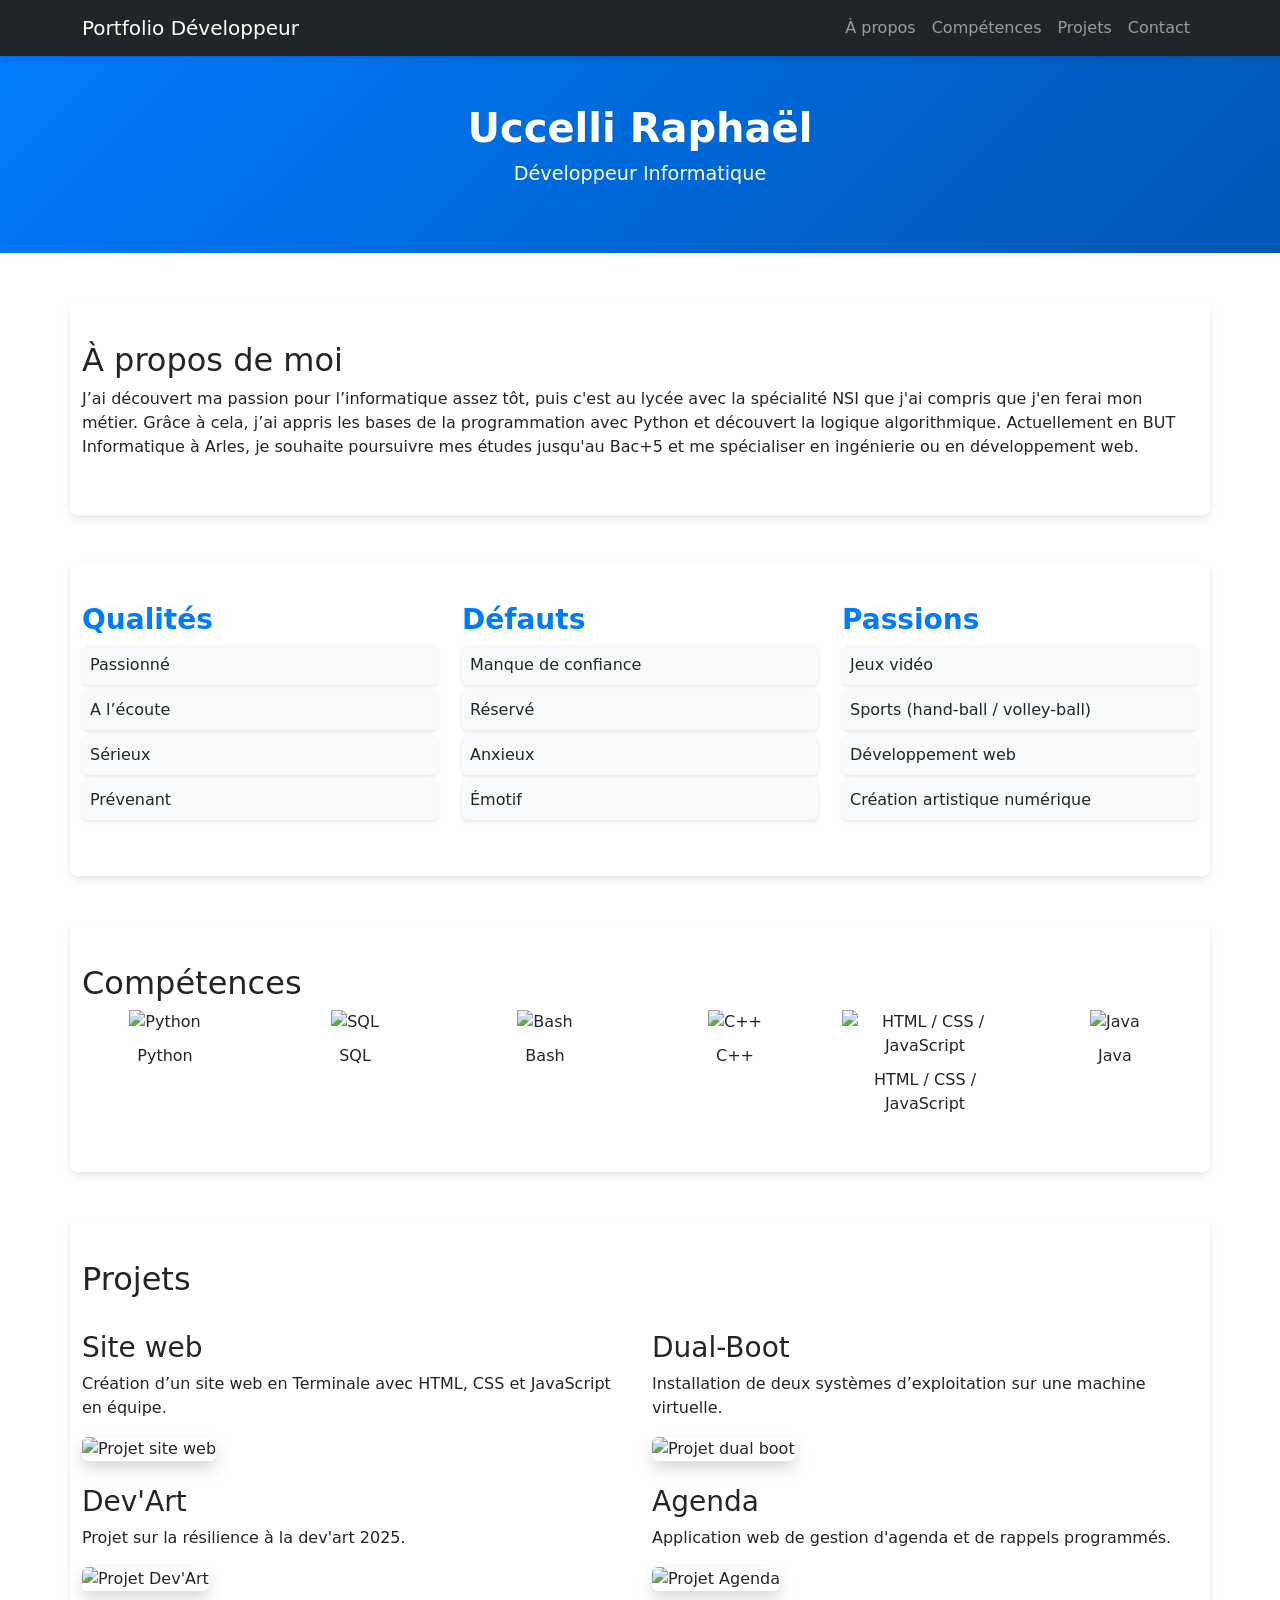
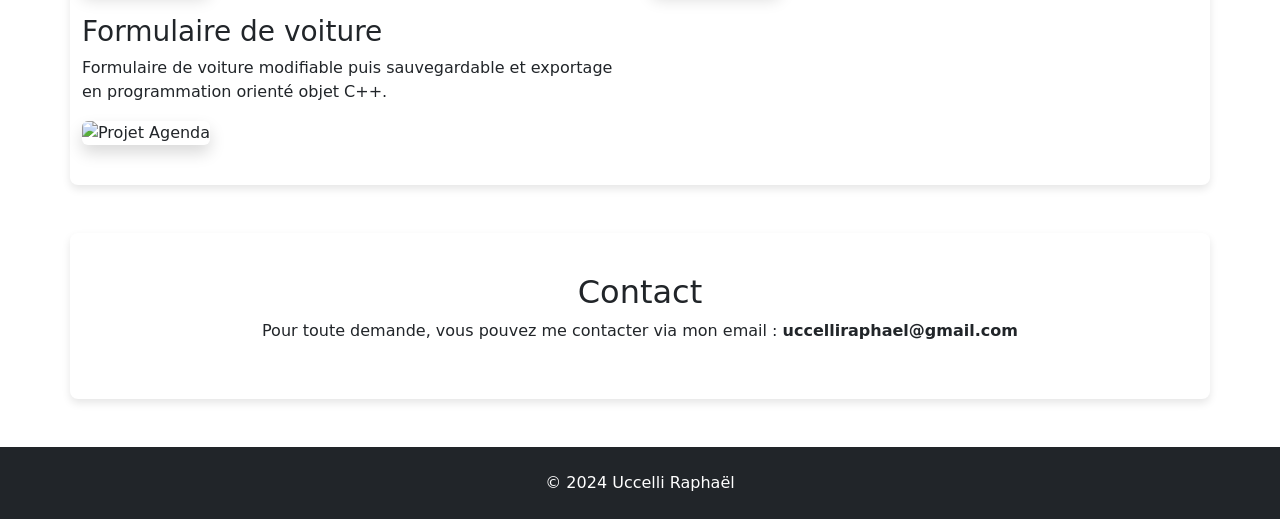
==== index.html @ 2e328fa1 "Add files via upload" ====
<!DOCTYPE html>
<html lang="fr">
<head>
    <meta charset="UTF-8">
    <meta name="viewport" content="width=device-width, initial-scale=1.0">
    <title>Portfolio Développeur - Uccelli Raphaël</title>
    <link rel="stylesheet" href="style.css">
    <link rel="stylesheet" href="https://cdn.jsdelivr.net/npm/bootstrap@5.3.0/dist/css/bootstrap.min.css">
    <script src="https://cdn.jsdelivr.net/npm/@popperjs/core@2.11.8/dist/umd/popper.min.js"></script>
    <script src="https://cdn.jsdelivr.net/npm/bootstrap@5.3.0/dist/js/bootstrap.min.js"></script>
</head>
<body>
    <nav class="navbar navbar-expand-lg navbar-dark bg-dark">
        <div class="container">
            <a class="navbar-brand" href="#">Portfolio Développeur</a>
            <button class="navbar-toggler" type="button" data-bs-toggle="collapse" data-bs-target="#navbarNav">
                <span class="navbar-toggler-icon"></span>
            </button>
            <div class="collapse navbar-collapse" id="navbarNav">
                <ul class="navbar-nav ms-auto">
                    <li class="nav-item"><a class="nav-link" href="#about">À propos</a></li>
                    <li class="nav-item"><a class="nav-link" href="#skills">Compétences</a></li>
                    <li class="nav-item"><a class="nav-link" href="#projects">Projets</a></li>
                    <li class="nav-item"><a class="nav-link" href="#contact">Contact</a></li>
                </ul>
            </div>
        </div>
    </nav>

    <header class="text-center py-5 bg-primary text-white">
        <h1>Uccelli Raphaël</h1>
        <p>Développeur Informatique</p>
    </header>

    <section id="about" class="container my-5">
        <h2>À propos de moi</h2>
        <p>J’ai découvert ma passion pour l’informatique assez tôt, 
            puis c'est au lycée avec
            la spécialité NSI que j'ai compris que j'en ferai mon métier.
            Grâce à cela, j’ai appris les 
            bases de la programmation avec Python et découvert la logique
             algorithmique. Actuellement en BUT Informatique à Arles, je 
             souhaite poursuivre mes études jusqu'au Bac+5 et me 
             spécialiser en ingénierie ou en développement web.</p>
    </section>

    
    <section id="qualities" class="container my-5">
        <div class="row">
            <div class="col-md-4">
                <h3>Qualités</h3>
                <ul>
                    <li>Passionné</li>
                    <li>A l’écoute</li>
                    <li>Sérieux</li>
                    <li>Prévenant</li>
                </ul>
            </div>
            <div class="col-md-4">
                <h3>Défauts</h3>
                <ul>
                    <li>Manque de confiance</li>
                    <li>Réservé</li>
                    <li>Anxieux</li>
                    <li>Émotif</li>
                </ul>
            </div>
            <div class="col-md-4">
                <h3>Passions</h3>
                <ul>
                    <li>Jeux vidéo</li>
                    <li>Sports (hand-ball / volley-ball)</li>
                    <li>Développement web</li>
                    <li>Création artistique numérique</li>
                </ul>
            </div>
        </div>
    </section>
    

    <section id="skills" class="container my-5">
        <h2>Compétences</h2>
        <div class="row text-center">
            <div class="col-md-2 col-6">
                <img src="python.png" alt="Python" class="skill-logo">
                <p>Python</p>
            </div>
            <div class="col-md-2 col-6">
                <img src="sql.png" alt="SQL" class="skill-logo">
                <p>SQL</p>
            </div>
            <div class="col-md-2 col-6">
                <img src="bash.png" alt="Bash" class="skill-logo">
                <p>Bash</p>
            </div>
            <div class="col-md-2 col-6">
                <img src="c++.png" alt="C++" class="skill-logo">
                <p>C++</p>
            </div>
            <div class="col-md-2 col-6">
                <img src="devweb.jpeg" alt="HTML / CSS / JavaScript" class="skill-logo">
                <p>HTML / CSS / JavaScript</p>
            </div>
            <div class="col-md-2 col-6">
                <img src="java.png" alt="Java" class="skill-logo">
                <p>Java</p>
            </div>
        </div>
    </section>
    

    <section id="projects" class="container my-5">
        <h2>Projets</h2><br>
        <div class="row">
            <div class="col-md-6">
                <h3>Site web</h3>
                <p>Création d’un site web en Terminale avec HTML, CSS et JavaScript en équipe.</p>
                <img src="site.png" alt="Projet site web" class="img-fluid rounded shadow">
            </div>
            <div class="col-md-6">
                <h3>Dual-Boot</h3>
                <p>Installation de deux systèmes d’exploitation sur une machine virtuelle.</p>
                <img src="dualboot.png" alt="Projet dual boot" class="img-fluid rounded shadow">
            </div>
            <div class="col-md-6 mt-4">
                <h3>Dev'Art</h3>
                <p>Projet sur la résilience à la dev'art 2025.</p>
                <img src="devart.png" alt="Projet Dev'Art" class="img-fluid rounded shadow">
            </div>
            <div class="col-md-6 mt-4">
                <h3>Agenda</h3>
                <p>Application web de gestion d'agenda et de rappels programmés.</p>
                <img src="agenda.png" alt="Projet Agenda" class="img-fluid rounded shadow">
            </div>
            <div class="col-md-6 mt-4">
                <h3>Formulaire de voiture</h3>
                <p>Formulaire de voiture modifiable puis sauvegardable et exportage en programmation orienté objet C++.</p>
                <img src="agenda.png" alt="Projet Agenda" class="img-fluid rounded shadow">
            </div>
        </div>
    </section>

    <section id="contact" class="container my-5 text-center">
        <h2>Contact</h2>
        <p>Pour toute demande, vous pouvez me contacter via mon email : <strong>uccelliraphael@gmail.com</strong></p>
    </section>

    <footer class="text-center py-4 bg-dark text-white">
        <p>&copy; 2024 Uccelli Raphaël</p>
    </footer>

    <div class="modal fade" id="projectModal" tabindex="-1" aria-hidden="true">
        <div class="modal-dialog modal-dialog-centered modal-lg modal-lg-custom">
            <div class="modal-content">
                <div class="modal-header">
                    <h5 class="modal-title" id="modalTitle">Titre du projet</h5>
                    <button type="button" class="btn-close" data-bs-dismiss="modal" aria-label="Fermer"></button>
                </div>
                <div class="modal-body text-center">
                    <img id="modalImage" src="Mordekaiser.jpg" alt="" class="modal-img mb-3">
                    <p id="modalDescription">Description longue ici...</p>
                    <div id="modalExtraImages" class="d-flex flex-wrap justify-content-center gap-2"></div>
                </div>
            </div>
        </div>
    </div>

        <script>
        const projects = [
            {
                title: "Site web",
                image: "site.png",
                description: "Description longue du projet de site web réalisé en Terminale avec HTML, CSS, JS. Collaboration en équipe, responsive design, etc.",
                extraImages: []
            },
            {
                title: "Dual-Boot",
                image: "dualboot.png",
                description: "Installation et configuration d’un dual-boot sur une machine virtuelle. Objectif : comprendre les partitions, le bootloader, etc.",
                extraImages: []
            },
            {
                title: "Dev'Art",
                image: "devart.png",
                description: "Projet artistique et numérique autour de la résilience, présenté à Dev'Art 2025. Utilisation de traitements d'image, symbolique artistique...",
                extraImages: ["devart2.png", "devart3.png"]
            },
            {
                title: "Agenda",
                image: "agenda.png",
                description: "Application web permettant de gérer son agenda, programmer des rappels, notifications automatiques, etc.",
                extraImages: []
            },
            {
                title: "Formulaire de voiture",
                image: "agenda.png",
                description: "Développement d’un formulaire dynamique en C++ orienté objet, avec possibilité de sauvegarde/exportation.",
                extraImages: []
            }
        ];

        const modal = new bootstrap.Modal(document.getElementById('projectModal'));
        const modalTitle = document.getElementById('modalTitle');
        const modalImage = document.getElementById('modalImage');
        const modalDescription = document.getElementById('modalDescription');
        const modalExtraImages = document.getElementById('modalExtraImages');

        document.querySelectorAll('#projects img').forEach((img, index) => {
            img.style.cursor = 'pointer';
            img.addEventListener('click', () => {
                const project = projects[index];
                modalTitle.textContent = project.title;
                modalImage.src = project.image;
                modalImage.alt = project.title;
                modalDescription.textContent = project.description;

                modalExtraImages.innerHTML = "";
                if (project.extraImages.length > 0) {
                    project.extraImages.forEach(src => {
                        const extraImg = document.createElement('img');
                        extraImg.src = src;
                        extraImg.alt = project.title + " extra";
                        extraImg.className = "img-thumbnail";
                        extraImg.style.maxWidth = "150px";
                        modalExtraImages.appendChild(extraImg);
                    });
                }

                modal.show();
            });
        });

        // Flou personnalisé pour le backdrop
        const observer = new MutationObserver(() => {
            document.querySelectorAll('.modal-backdrop').forEach(el => {
                el.classList.add('blur-backdrop');
            });
        });
        observer.observe(document.body, { childList: true, subtree: true });
    </script>


</body>

</html>
---- style.css ----
/* Importation de Google Font */
@import url('https://fonts.googleapis.com/css2?family=Poppins:wght@300;400;600&display=swap');

body {
    font-family: 'Poppins', sans-serif;
    background-color: #f4f4f4;
    color: #333;
    margin: 0;
    padding: 0;
}

/* Navbar */
.navbar {
    box-shadow: 0 4px 6px rgba(0, 0, 0, 0.1);
}

/* Header */
header {
    background: linear-gradient(135deg, #007bff, #0056b3);
    padding: 60px 0;
}

header h1 {
    font-size: 2.5rem;
    font-weight: 600;
}

header p {
    font-size: 1.2rem;
}

/* Sections */
section {
    background: white;
    padding: 40px;
    border-radius: 8px;
    box-shadow: 0 4px 8px rgba(0, 0, 0, 0.1);
}

/* Projets */
#projects img {
    max-height: 200px;
    object-fit: cover;
    border-radius: 8px;
    transition: transform 0.3s ease-in-out;
}

#projects img:hover {
    transform: scale(1.05);
}

/* Footer */
footer {
    background: #222;
    padding: 20px;
    margin-top: 40px;
}

footer p {
    margin: 0;
}

/* Logos des compétences */
.skill-logo {
    width: 80px;
    height: 80px;
    object-fit: contain;
    margin-bottom: 10px;
}

/* Sections atouts */
#qualities h3 {
    color: #007bff;
    font-weight: 600;
}

#qualities ul {
    list-style: none;
    padding: 0;
}

#qualities ul li {
    background: #f8f9fa;
    padding: 8px;
    margin: 5px 0;
    border-radius: 5px;
    box-shadow: 0 2px 4px rgba(0, 0, 0, 0.1);
}


.modal-backdrop.blur-backdrop {
        backdrop-filter: blur(5px);
}
    .modal-lg-custom {
        max-width: 80%;
}
    .modal-img {
        max-width: 100%;
        height: auto;
        display: block;
        margin: 0 auto;
}
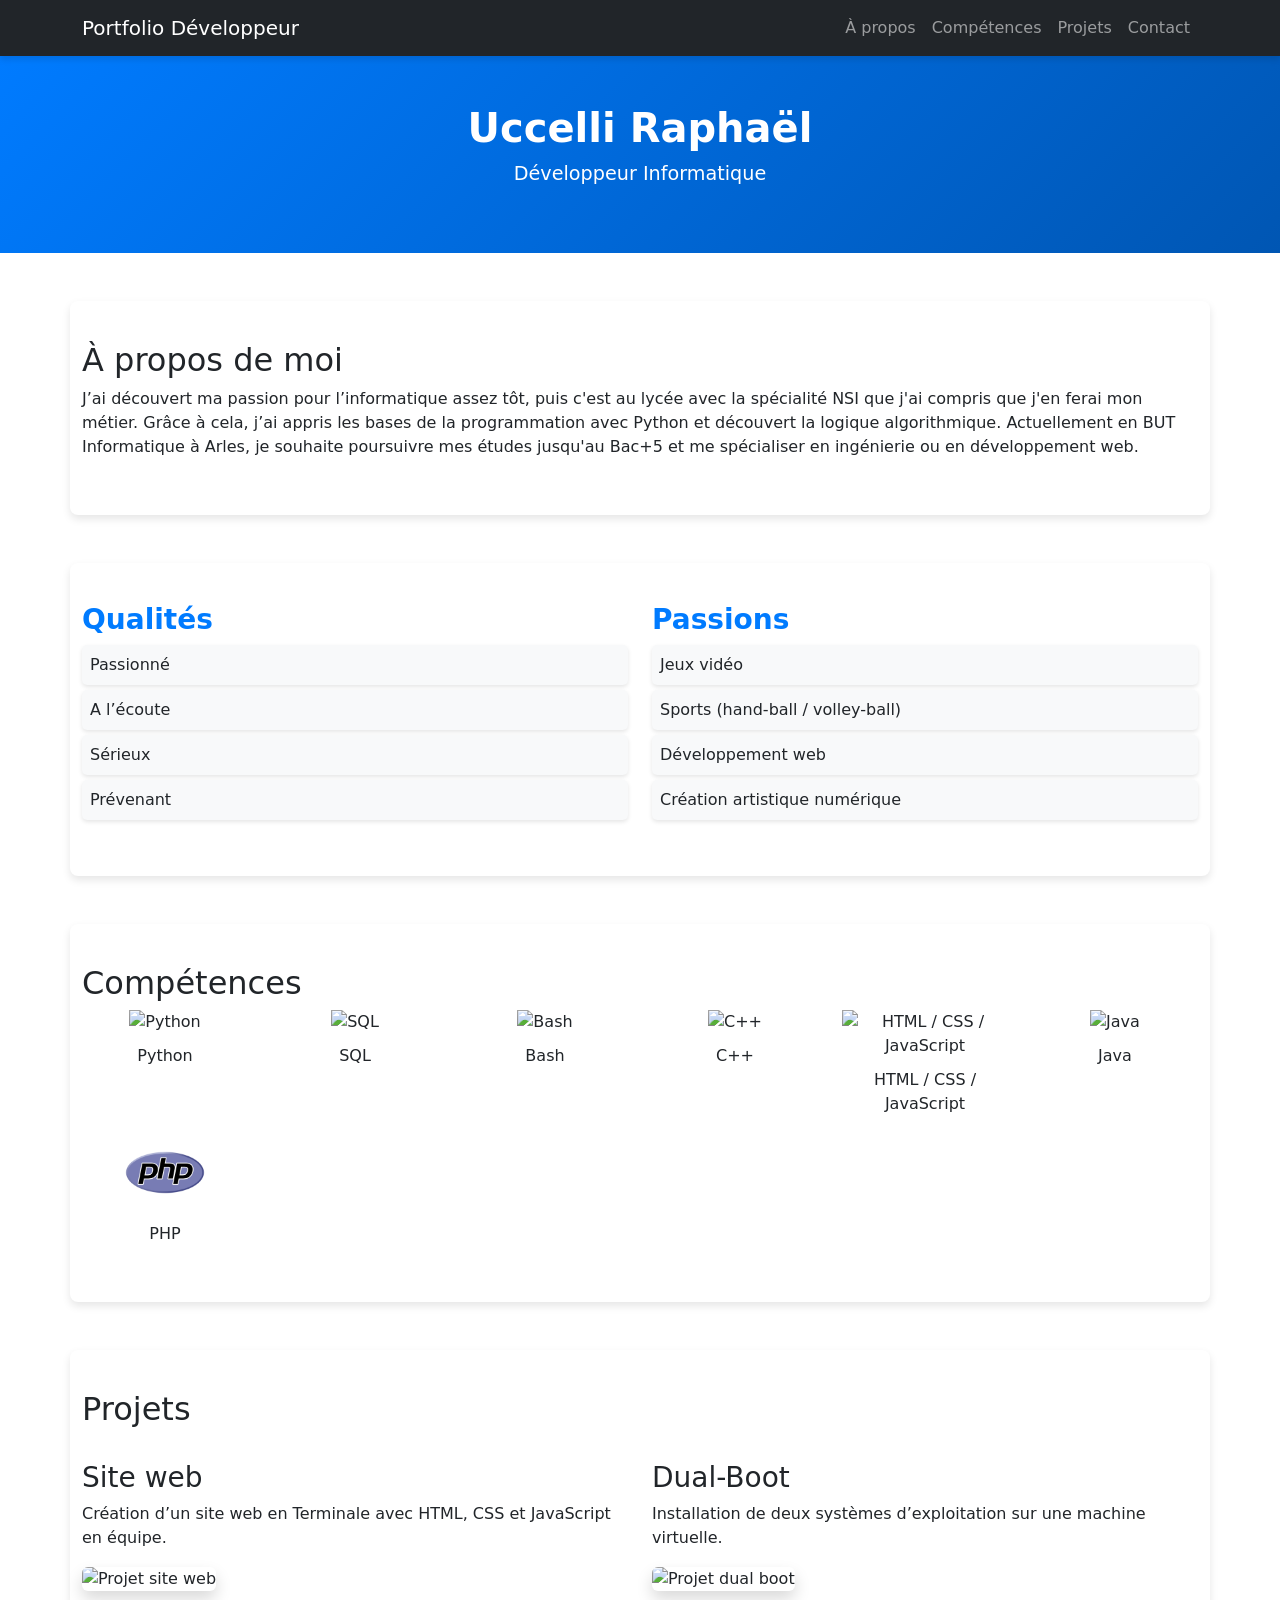
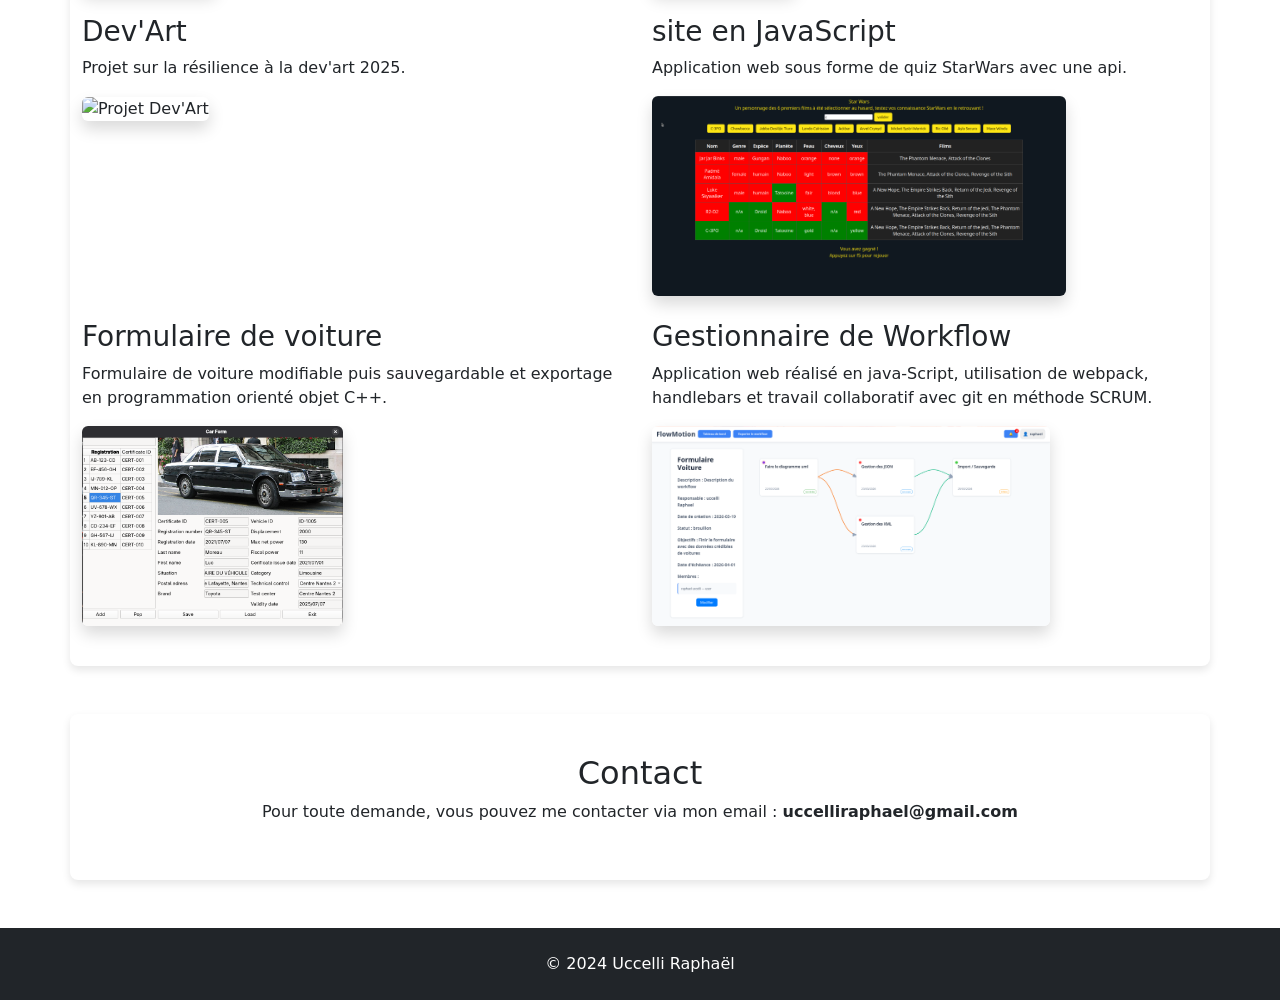
==== commit d2d38fd7: "Add files via upload" ====
--- a/index.html
+++ b/index.html
@@ -47,7 +47,7 @@
     
     <section id="qualities" class="container my-5">
         <div class="row">
-            <div class="col-md-4">
+            <div class="col-md-6">
                 <h3>Qualités</h3>
                 <ul>
                     <li>Passionné</li>
@@ -56,16 +56,7 @@
                     <li>Prévenant</li>
                 </ul>
             </div>
-            <div class="col-md-4">
-                <h3>Défauts</h3>
-                <ul>
-                    <li>Manque de confiance</li>
-                    <li>Réservé</li>
-                    <li>Anxieux</li>
-                    <li>Émotif</li>
-                </ul>
-            </div>
-            <div class="col-md-4">
+            <div class="col-md-6">
                 <h3>Passions</h3>
                 <ul>
                     <li>Jeux vidéo</li>
@@ -76,6 +67,7 @@
             </div>
         </div>
     </section>
+
     
 
     <section id="skills" class="container my-5">
@@ -105,6 +97,10 @@
                 <img src="java.png" alt="Java" class="skill-logo">
                 <p>Java</p>
             </div>
+            <div class="col-md-2 col-6">
+                <img src="php.png" alt="PHP" class="skill-logo">
+                <p>PHP</p>
+            </div>
         </div>
     </section>
     
@@ -128,14 +124,19 @@
                 <img src="devart.png" alt="Projet Dev'Art" class="img-fluid rounded shadow">
             </div>
             <div class="col-md-6 mt-4">
-                <h3>Agenda</h3>
-                <p>Application web de gestion d'agenda et de rappels programmés.</p>
-                <img src="agenda.png" alt="Projet Agenda" class="img-fluid rounded shadow">
+                <h3>site en JavaScript</h3>
+                <p>Application web sous forme de quiz StarWars avec une api.</p>
+                <img src="starwars.png" alt="Projet starwars" class="img-fluid rounded shadow">
             </div>
             <div class="col-md-6 mt-4">
                 <h3>Formulaire de voiture</h3>
                 <p>Formulaire de voiture modifiable puis sauvegardable et exportage en programmation orienté objet C++.</p>
-                <img src="agenda.png" alt="Projet Agenda" class="img-fluid rounded shadow">
+                <img src="carForm.png" alt="Projet formulaire voiture" class="img-fluid rounded shadow">
+            </div>
+            <div class="col-md-6 mt-4">
+                <h3>Gestionnaire de Workflow</h3>
+                <p>Application web réalisé en java-Script, utilisation de webpack, handlebars et travail collaboratif avec git en méthode SCRUM.</p>
+                <img src="flowMotion2.png" alt="FlowMotion" class="img-fluid rounded shadow">
             </div>
         </div>
     </section>
@@ -157,85 +158,135 @@
                     <button type="button" class="btn-close" data-bs-dismiss="modal" aria-label="Fermer"></button>
                 </div>
                 <div class="modal-body text-center">
-                    <img id="modalImage" src="Mordekaiser.jpg" alt="" class="modal-img mb-3">
+                    <!-- Carrousel -->
+                    <div id="projectCarousel" class="carousel slide" data-bs-ride="carousel">
+                        <div class="carousel-inner">
+                            <!-- Image principale -->
+                            <div class="carousel-item active">
+                                <img id="modalImage" src="Mordekaiser.jpg" alt="Image principale" class="modal-img mb-3">
+                            </div>
+                            <!-- Images supplémentaires -->
+                            <div class="carousel-item">
+                                <img src="devart2.png" alt="Image supplémentaire 1" class="modal-img mb-3">
+                            </div>
+                            <div class="carousel-item">
+                                <img src="devart3.png" alt="Image supplémentaire 2" class="modal-img mb-3">
+                            </div>
+                        </div>
+                        <!-- Contrôles du carrousel -->
+                        <button class="carousel-control-prev" type="button" data-bs-target="#projectCarousel" data-bs-slide="prev">
+                            <span class="carousel-control-prev-icon" aria-hidden="true"></span>
+                            <span class="visually-hidden">Précédent</span>
+                        </button>
+                        <button class="carousel-control-next" type="button" data-bs-target="#projectCarousel" data-bs-slide="next">
+                            <span class="carousel-control-next-icon" aria-hidden="true"></span>
+                            <span class="visually-hidden">Suivant</span>
+                        </button>
+                    </div>
+
+                    <!-- Description du projet -->
                     <p id="modalDescription">Description longue ici...</p>
-                    <div id="modalExtraImages" class="d-flex flex-wrap justify-content-center gap-2"></div>
                 </div>
             </div>
         </div>
     </div>
+
 
         <script>
         const projects = [
-            {
-                title: "Site web",
-                image: "site.png",
-                description: "Description longue du projet de site web réalisé en Terminale avec HTML, CSS, JS. Collaboration en équipe, responsive design, etc.",
-                extraImages: []
-            },
-            {
-                title: "Dual-Boot",
-                image: "dualboot.png",
-                description: "Installation et configuration d’un dual-boot sur une machine virtuelle. Objectif : comprendre les partitions, le bootloader, etc.",
-                extraImages: []
-            },
-            {
-                title: "Dev'Art",
-                image: "devart.png",
-                description: "Projet artistique et numérique autour de la résilience, présenté à Dev'Art 2025. Utilisation de traitements d'image, symbolique artistique...",
-                extraImages: ["devart2.png", "devart3.png"]
-            },
-            {
-                title: "Agenda",
-                image: "agenda.png",
-                description: "Application web permettant de gérer son agenda, programmer des rappels, notifications automatiques, etc.",
-                extraImages: []
-            },
-            {
-                title: "Formulaire de voiture",
-                image: "agenda.png",
-                description: "Développement d’un formulaire dynamique en C++ orienté objet, avec possibilité de sauvegarde/exportation.",
-                extraImages: []
+        {
+            title: "Site web",
+            image: "site.png",
+            description: "Projet de site web réalisé en équipe en Terminale avec HTML, CSS, JS et du Responsive design. Ce projet est le premier m'ayant introduit aux défis de créations d'un site web et c'est grâce à ce projet que je me suis orienté dans le domaine de l'informatique, codé efficacement, en groupe, avec du code clair et maintenable pour un rendu graphique intuitif et compréhensible pour les utilisateurs. Donc bien que premier vrai projet il m'a introduit aux futurs défis qu'un développeur peut rencontrer tout en m'apprenant les bases de la programmation web, du travail coopératif et du code collaboratif mais aussi à réfléchir à l'expérience utilisateurs.",
+            extraImages: [],
+            hasCarousel: false
+        },
+        {
+            title: "Dual-Boot",
+            image: "dualboot.png",
+            description: "Installation et configuration d'un dual-boot sur une machine virtuelle. Objectif : comprendre les partitions, le bootloader, etc. Ce projet m'a introduit à Linux mais aussi plus généralement à la gestion des OS. Étant le premier projet réalisé dans mes études supérieures, il montre que puisque j'ai par la suite reproduit le dual boot pour mes ordinateurs personnels, je sais m'adapter au contexte et environnement de travail, que je sais aller plus loin et prouve mon envie d'apprendre dans ce domaine.",
+            extraImages: [],
+            hasCarousel: false
+        },
+        {
+            title: "Dev'Art",
+            image: "devart.png",
+            description: "Projet artistique et numérique autour de la résilience, présenté à Dev'Art 2025. Utilisation de traitements d'image, symbolique artistique et de Unity pour le développement. Ce projet qui n'était pas un projet scolaire m'a permis de prendre du recul sur ce que j'apprennais et l'utilité des connaissances acquises dans ma formation. J'ai pris conscience de l'importance d'avoir appris à coder de manière compréhensible pour moi qui reviens après une pause et qui ne me retrouve plus dans mon propre code, donc encore pire pour mes camarades. Ce projet m'a aussi permis de prendre goût à Unity et je suis donc devenu vraiment curieux de à quel point ce genre de logiciel et ses concurrents peuvent aller. J'ai donc appris que lorsque je joue à mes propres jeux, je regarde quels moteur graphique ils utilisent, et me renseigne sur la spécificité de chacun. Enfin ce premier jeu a été une porte d'entrée et le début de plusieurs petites créations que je commence ou envisage, alors que avant je n'imaginais ce monde aussi accessible.",
+            extraImages: ["devart2.png", "devart3.png"],
+            hasCarousel: true
+        },
+        {
+            title: "Projet d'application web sous forme de quiz starwars",
+            image: "starwars.png",
+            description: "Projet universitaire sous forme d'application web n'utilisant que du JavaScript et Webpack pour gérer les dépendances. Une API sur StarWars a été utilisée pour ce qui est des données avec des requêtes HTTP. Ce projet prouve ma créativité car la consigne était seulement une application web JavaScript utilisant une API web. J'ai donc réalisé ce quiz Star Wars, œuvre passionnante. Ce genre de projet peut également montrer que même avec peu de consignes je sais faire des choix réfléchis avant d'agir mais tout en prenant mes responsabilités et en donnant le maximum dans des domaines que j'apprécie.",
+            extraImages: [],
+            hasCarousel: false
+        },
+        {
+            title: "Formulaire de voiture",
+            image: "carForm.png",
+            description: "Projet universitaire nécessitant une réflexion de conception, puis développement d'un formulaire dynamique en C++ orienté objet avec Qt Creator. Possibilité de sauvegarde/exportation en XML et JSON. Ce projet m'a dans un premier temps permis de faire face pour la première fois à un défi de réaliser l'application et sa logique de zéro. C'est-à-dire que le sujet contenait toutes les données sur le véhicule qu'il fallait afficher, puis nous devions en binôme créer le diagramme de classes. Donc réfléchir à chaque lien et à la création de chaque classe avec la répartition des données dans celle-ci. J'ai beaucoup apprécié cet aspect de réflexion sur la création de l'architecture de notre application et c'est pour moi un domaine qui m'intéresse beaucoup parmi tous ceux de l'informatique en général.",
+            extraImages: [],
+            hasCarousel: false
+        },
+        {
+            title: "Application web de gestion de Workflows",
+            image: "flowMotion1.png",
+            description: "Projet universitaire nécessitant une réflexion de conception, puis développement d'une application web en JavaScript. Utilisation de Webpack, Handlebars et travail collaboratif avec Git en méthode SCRUM. Ce projet nous a permis d'apprendre à travailler en équipe avec une méthodologie SCRUM, de gérer les sprints et de collaborer efficacement grâce à Git. L'utilisation de Webpack et Handlebars m'a montré l'importance des outils de build et des moteurs de templating pour structurer une application web. Un excellent projet d'apprentissage du travail en équipe et des méthodes agiles.",
+            extraImages: [ "flowMotion3.png", "flowMotion2.png"],
+            hasCarousel: true
+        }
+    ];
+
+    const modal = new bootstrap.Modal(document.getElementById('projectModal'));
+    const modalTitle = document.getElementById('modalTitle');
+    const modalDescription = document.getElementById('modalDescription');
+    const carouselInner = document.querySelector('.carousel-inner');
+
+    document.querySelectorAll('#projects img').forEach((img, index) => {
+        img.style.cursor = 'pointer';
+        img.addEventListener('click', () => {
+            const project = projects[index];
+            modalTitle.textContent = project.title;
+            modalDescription.textContent = project.description;
+
+            // Remplir le carrousel avec l'image principale et les images supplémentaires
+            carouselInner.innerHTML = ""; // Réinitialise le carrousel à chaque fois
+
+            // Image principale
+            const mainImageItem = document.createElement('div');
+            mainImageItem.classList.add('carousel-item', 'active');
+            const mainImage = document.createElement('img');
+            mainImage.src = project.image;
+            mainImage.alt = project.title + " principale";
+            mainImage.className = "modal-img mb-3";
+            mainImageItem.appendChild(mainImage);
+            carouselInner.appendChild(mainImageItem);
+
+            // Images supplémentaires - uniquement si projet a carousel
+            if (project.hasCarousel) {
+                project.extraImages.forEach(extraSrc => {
+                    const extraImageItem = document.createElement('div');
+                    extraImageItem.classList.add('carousel-item');
+                    const extraImage = document.createElement('img');
+                    extraImage.src = extraSrc;
+                    extraImage.alt = project.title + " extra";
+                    extraImage.className = "modal-img mb-3";
+                    extraImageItem.appendChild(extraImage);
+                    carouselInner.appendChild(extraImageItem);
+                });
             }
-        ];
-
-        const modal = new bootstrap.Modal(document.getElementById('projectModal'));
-        const modalTitle = document.getElementById('modalTitle');
-        const modalImage = document.getElementById('modalImage');
-        const modalDescription = document.getElementById('modalDescription');
-        const modalExtraImages = document.getElementById('modalExtraImages');
-
-        document.querySelectorAll('#projects img').forEach((img, index) => {
-            img.style.cursor = 'pointer';
-            img.addEventListener('click', () => {
-                const project = projects[index];
-                modalTitle.textContent = project.title;
-                modalImage.src = project.image;
-                modalImage.alt = project.title;
-                modalDescription.textContent = project.description;
-
-                modalExtraImages.innerHTML = "";
-                if (project.extraImages.length > 0) {
-                    project.extraImages.forEach(src => {
-                        const extraImg = document.createElement('img');
-                        extraImg.src = src;
-                        extraImg.alt = project.title + " extra";
-                        extraImg.className = "img-thumbnail";
-                        extraImg.style.maxWidth = "150px";
-                        modalExtraImages.appendChild(extraImg);
-                    });
-                }
-
-                modal.show();
+
+            // Masquer/Afficher les contrôles du carrousel
+            const carouselControls = document.querySelectorAll('.carousel-control-prev, .carousel-control-next');
+            carouselControls.forEach(control => {
+                control.style.display = project.hasCarousel ? 'block' : 'none';
             });
+
+            modal.show();
         });
-
-        // Flou personnalisé pour le backdrop
-        const observer = new MutationObserver(() => {
-            document.querySelectorAll('.modal-backdrop').forEach(el => {
-                el.classList.add('blur-backdrop');
-            });
-        });
+    });
+
         observer.observe(document.body, { childList: true, subtree: true });
     </script>
 
--- a/style.css
+++ b/style.css
@@ -101,4 +101,22 @@
         margin: 0 auto;
 }
 
+/* Carrousel dans la modal */
+#projectCarousel .carousel-inner {
+    max-width: 100%;
+}
 
+.modal-img {
+    max-width: 100%;
+    height: auto;
+    display: block;
+    margin: 0 auto;
+    border-radius: 8px;
+}
+
+.carousel-control-prev-icon, .carousel-control-next-icon {
+    background-color: #007bff; /* Change la couleur des contrôles */
+}
+
+
+
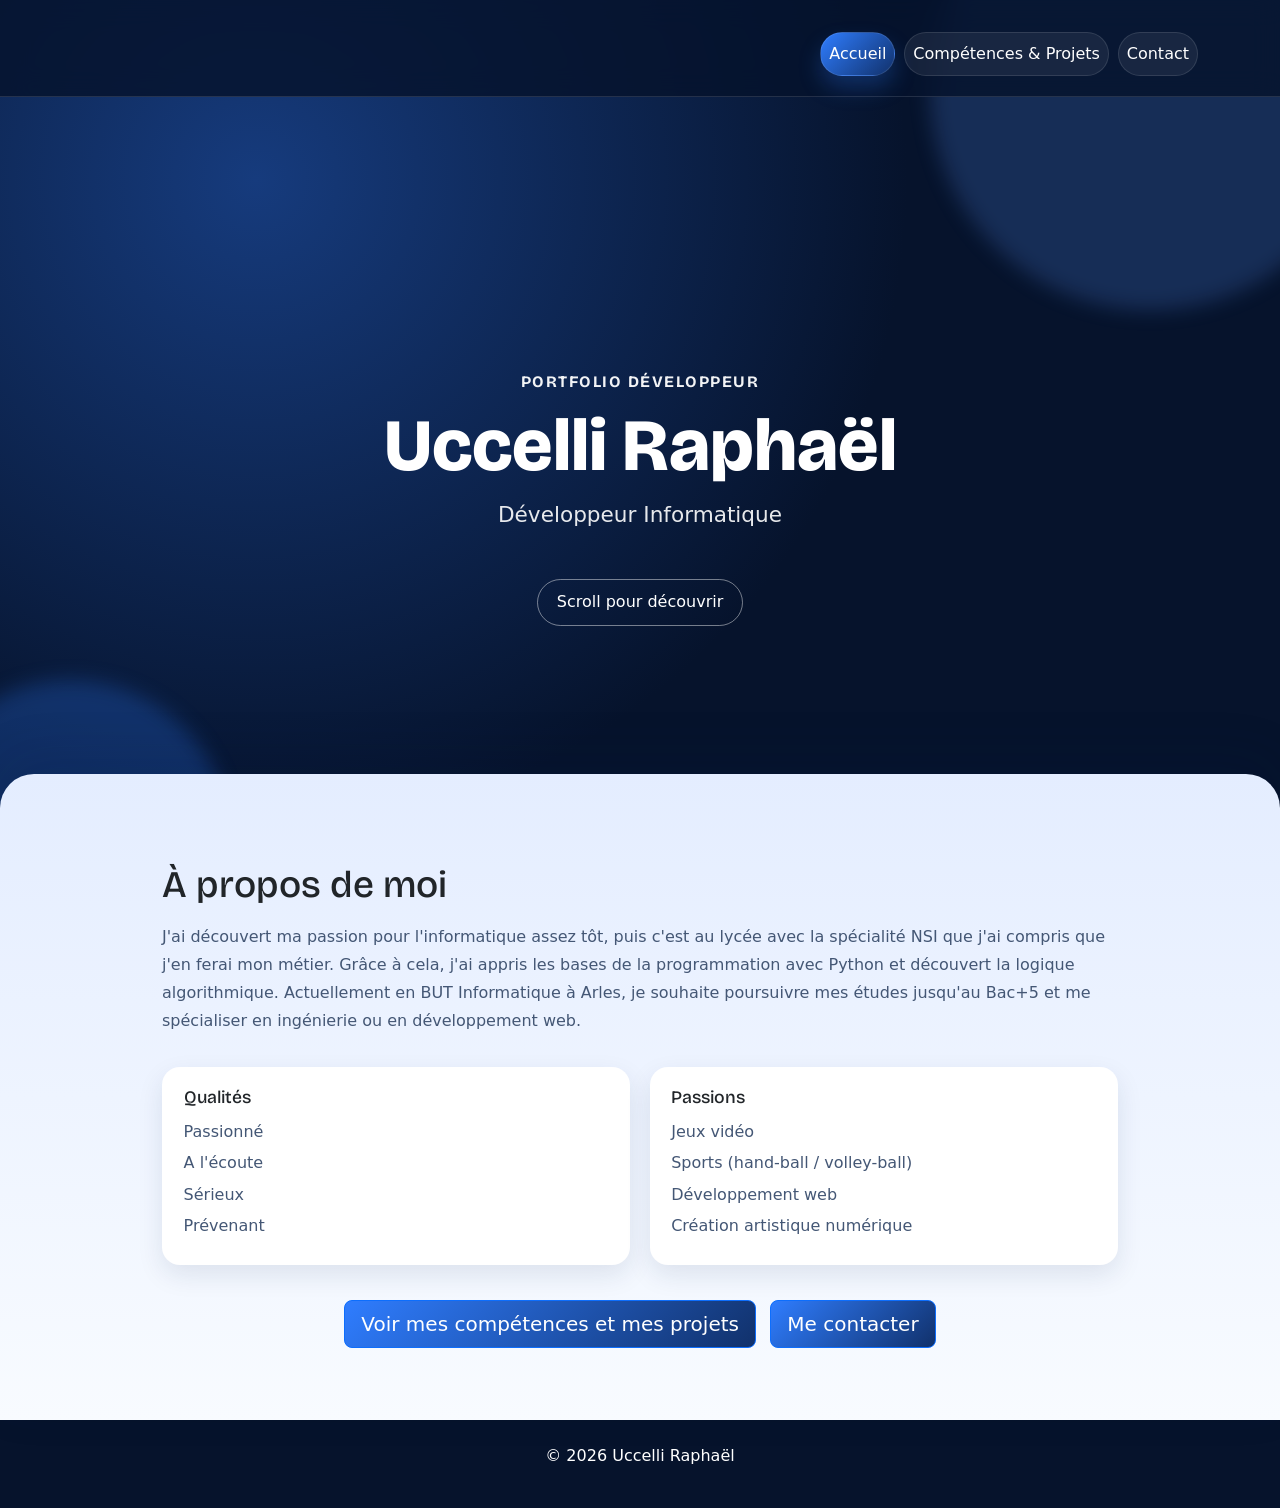
==== commit 10aa9140: "V2 du portfolio" ====
--- a/index.html
+++ b/index.html
@@ -6,291 +6,100 @@
     <title>Portfolio Développeur - Uccelli Raphaël</title>
     <link rel="stylesheet" href="style.css">
     <link rel="stylesheet" href="https://cdn.jsdelivr.net/npm/bootstrap@5.3.0/dist/css/bootstrap.min.css">
-    <script src="https://cdn.jsdelivr.net/npm/@popperjs/core@2.11.8/dist/umd/popper.min.js"></script>
-    <script src="https://cdn.jsdelivr.net/npm/bootstrap@5.3.0/dist/js/bootstrap.min.js"></script>
 </head>
-<body>
-    <nav class="navbar navbar-expand-lg navbar-dark bg-dark">
-        <div class="container">
-            <a class="navbar-brand" href="#">Portfolio Développeur</a>
-            <button class="navbar-toggler" type="button" data-bs-toggle="collapse" data-bs-target="#navbarNav">
-                <span class="navbar-toggler-icon"></span>
-            </button>
-            <div class="collapse navbar-collapse" id="navbarNav">
-                <ul class="navbar-nav ms-auto">
-                    <li class="nav-item"><a class="nav-link" href="#about">À propos</a></li>
-                    <li class="nav-item"><a class="nav-link" href="#skills">Compétences</a></li>
-                    <li class="nav-item"><a class="nav-link" href="#projects">Projets</a></li>
-                    <li class="nav-item"><a class="nav-link" href="#contact">Contact</a></li>
+<body class="home-page">
+    <nav class="navbar navbar-expand-lg custom-nav fixed-top">
+        <div class="container nav-shell">
+            <div class="nav-top-row w-100">
+                <button class="navbar-toggler" type="button" data-bs-toggle="collapse" data-bs-target="#navbarNav" aria-label="Ouvrir le menu">
+                    <span class="navbar-toggler-icon"></span>
+                </button>
+            </div>
+            <div class="collapse navbar-collapse nav-menu-stack" id="navbarNav">
+                <ul class="navbar-nav nav-links-group nav-pages ms-auto me-0">
+                    <li class="nav-item dropdown">
+                        <a class="nav-link nav-pill active dropdown-toggle" href="index.html">Accueil</a>
+                        <ul class="dropdown-menu nav-dropdown-menu">
+                            <li><a class="dropdown-item" href="#top">Accueil</a></li>
+                            <li><a class="dropdown-item" href="#presentation">Présentation</a></li>
+                        </ul>
+                    </li>
+                    <li class="nav-item"><a class="nav-link nav-pill" href="portfolio.html">Compétences & Projets</a></li>
+                    <li class="nav-item"><a class="nav-link nav-pill" href="contact.html">Contact</a></li>
                 </ul>
             </div>
         </div>
     </nav>
 
-    <header class="text-center py-5 bg-primary text-white">
-        <h1>Uccelli Raphaël</h1>
-        <p>Développeur Informatique</p>
+    <header id="top" class="hero-screen">
+        <div class="hero-bg-shape hero-bg-shape-1"></div>
+        <div class="hero-bg-shape hero-bg-shape-2"></div>
+        <div class="hero-content container text-center">
+            <p class="hero-kicker">Portfolio Développeur</p>
+            <h1>Uccelli Raphaël</h1>
+            <p class="hero-subtitle">Développeur Informatique</p>
+            <a href="#presentation" class="hero-scroll">Scroll pour découvrir</a>
+        </div>
     </header>
 
-    <section id="about" class="container my-5">
-        <h2>À propos de moi</h2>
-        <p>J’ai découvert ma passion pour l’informatique assez tôt, 
-            puis c'est au lycée avec
-            la spécialité NSI que j'ai compris que j'en ferai mon métier.
-            Grâce à cela, j’ai appris les 
-            bases de la programmation avec Python et découvert la logique
-             algorithmique. Actuellement en BUT Informatique à Arles, je 
-             souhaite poursuivre mes études jusqu'au Bac+5 et me 
-             spécialiser en ingénierie ou en développement web.</p>
-    </section>
+    <main>
+        <section id="presentation" class="presentation-surface">
+            <div class="container reveal-on-scroll">
+                <h2>À propos de moi</h2>
+                <p>
+                    J'ai découvert ma passion pour l'informatique assez tôt, puis c'est au lycée avec la spécialité NSI
+                    que j'ai compris que j'en ferai mon métier. Grâce à cela, j'ai appris les bases de la programmation
+                    avec Python et découvert la logique algorithmique. Actuellement en BUT Informatique à Arles,
+                    je souhaite poursuivre mes études jusqu'au Bac+5 et me spécialiser en ingénierie ou en développement web.
+                </p>
+            </div>
 
-    
-    <section id="qualities" class="container my-5">
-        <div class="row">
-            <div class="col-md-6">
-                <h3>Qualités</h3>
-                <ul>
-                    <li>Passionné</li>
-                    <li>A l’écoute</li>
-                    <li>Sérieux</li>
-                    <li>Prévenant</li>
-                </ul>
+            <div class="container qualities-grid">
+                <article class="info-card reveal-on-scroll">
+                    <h3>Qualités</h3>
+                    <ul>
+                        <li>Passionné</li>
+                        <li>A l'écoute</li>
+                        <li>Sérieux</li>
+                        <li>Prévenant</li>
+                    </ul>
+                </article>
+
+                <article class="info-card reveal-on-scroll">
+                    <h3>Passions</h3>
+                    <ul>
+                        <li>Jeux vidéo</li>
+                        <li>Sports (hand-ball / volley-ball)</li>
+                        <li>Développement web</li>
+                        <li>Création artistique numérique</li>
+                    </ul>
+                </article>
             </div>
-            <div class="col-md-6">
-                <h3>Passions</h3>
-                <ul>
-                    <li>Jeux vidéo</li>
-                    <li>Sports (hand-ball / volley-ball)</li>
-                    <li>Développement web</li>
-                    <li>Création artistique numérique</li>
-                </ul>
+
+            <div class="container text-center cta-zone reveal-on-scroll">
+                <a href="portfolio.html" class="btn btn-primary btn-lg custom-cta">Voir mes compétences et mes projets</a>
+                <a href="contact.html" class="btn btn-primary btn-lg custom-cta">Me contacter</a>
             </div>
-        </div>
-    </section>
+        </section>
+    </main>
 
-    
-
-    <section id="skills" class="container my-5">
-        <h2>Compétences</h2>
-        <div class="row text-center">
-            <div class="col-md-2 col-6">
-                <img src="python.png" alt="Python" class="skill-logo">
-                <p>Python</p>
-            </div>
-            <div class="col-md-2 col-6">
-                <img src="sql.png" alt="SQL" class="skill-logo">
-                <p>SQL</p>
-            </div>
-            <div class="col-md-2 col-6">
-                <img src="bash.png" alt="Bash" class="skill-logo">
-                <p>Bash</p>
-            </div>
-            <div class="col-md-2 col-6">
-                <img src="c++.png" alt="C++" class="skill-logo">
-                <p>C++</p>
-            </div>
-            <div class="col-md-2 col-6">
-                <img src="devweb.jpeg" alt="HTML / CSS / JavaScript" class="skill-logo">
-                <p>HTML / CSS / JavaScript</p>
-            </div>
-            <div class="col-md-2 col-6">
-                <img src="java.png" alt="Java" class="skill-logo">
-                <p>Java</p>
-            </div>
-            <div class="col-md-2 col-6">
-                <img src="php.png" alt="PHP" class="skill-logo">
-                <p>PHP</p>
-            </div>
-        </div>
-    </section>
-    
-
-    <section id="projects" class="container my-5">
-        <h2>Projets</h2><br>
-        <div class="row">
-            <div class="col-md-6">
-                <h3>Site web</h3>
-                <p>Création d’un site web en Terminale avec HTML, CSS et JavaScript en équipe.</p>
-                <img src="site.png" alt="Projet site web" class="img-fluid rounded shadow">
-            </div>
-            <div class="col-md-6">
-                <h3>Dual-Boot</h3>
-                <p>Installation de deux systèmes d’exploitation sur une machine virtuelle.</p>
-                <img src="dualboot.png" alt="Projet dual boot" class="img-fluid rounded shadow">
-            </div>
-            <div class="col-md-6 mt-4">
-                <h3>Dev'Art</h3>
-                <p>Projet sur la résilience à la dev'art 2025.</p>
-                <img src="devart.png" alt="Projet Dev'Art" class="img-fluid rounded shadow">
-            </div>
-            <div class="col-md-6 mt-4">
-                <h3>site en JavaScript</h3>
-                <p>Application web sous forme de quiz StarWars avec une api.</p>
-                <img src="starwars.png" alt="Projet starwars" class="img-fluid rounded shadow">
-            </div>
-            <div class="col-md-6 mt-4">
-                <h3>Formulaire de voiture</h3>
-                <p>Formulaire de voiture modifiable puis sauvegardable et exportage en programmation orienté objet C++.</p>
-                <img src="carForm.png" alt="Projet formulaire voiture" class="img-fluid rounded shadow">
-            </div>
-            <div class="col-md-6 mt-4">
-                <h3>Gestionnaire de Workflow</h3>
-                <p>Application web réalisé en java-Script, utilisation de webpack, handlebars et travail collaboratif avec git en méthode SCRUM.</p>
-                <img src="flowMotion2.png" alt="FlowMotion" class="img-fluid rounded shadow">
-            </div>
-        </div>
-    </section>
-
-    <section id="contact" class="container my-5 text-center">
-        <h2>Contact</h2>
-        <p>Pour toute demande, vous pouvez me contacter via mon email : <strong>uccelliraphael@gmail.com</strong></p>
-    </section>
-
-    <footer class="text-center py-4 bg-dark text-white">
-        <p>&copy; 2024 Uccelli Raphaël</p>
+    <footer class="text-center py-4">
+        <p>&copy; 2026 Uccelli Raphaël</p>
     </footer>
 
-    <div class="modal fade" id="projectModal" tabindex="-1" aria-hidden="true">
-        <div class="modal-dialog modal-dialog-centered modal-lg modal-lg-custom">
-            <div class="modal-content">
-                <div class="modal-header">
-                    <h5 class="modal-title" id="modalTitle">Titre du projet</h5>
-                    <button type="button" class="btn-close" data-bs-dismiss="modal" aria-label="Fermer"></button>
-                </div>
-                <div class="modal-body text-center">
-                    <!-- Carrousel -->
-                    <div id="projectCarousel" class="carousel slide" data-bs-ride="carousel">
-                        <div class="carousel-inner">
-                            <!-- Image principale -->
-                            <div class="carousel-item active">
-                                <img id="modalImage" src="Mordekaiser.jpg" alt="Image principale" class="modal-img mb-3">
-                            </div>
-                            <!-- Images supplémentaires -->
-                            <div class="carousel-item">
-                                <img src="devart2.png" alt="Image supplémentaire 1" class="modal-img mb-3">
-                            </div>
-                            <div class="carousel-item">
-                                <img src="devart3.png" alt="Image supplémentaire 2" class="modal-img mb-3">
-                            </div>
-                        </div>
-                        <!-- Contrôles du carrousel -->
-                        <button class="carousel-control-prev" type="button" data-bs-target="#projectCarousel" data-bs-slide="prev">
-                            <span class="carousel-control-prev-icon" aria-hidden="true"></span>
-                            <span class="visually-hidden">Précédent</span>
-                        </button>
-                        <button class="carousel-control-next" type="button" data-bs-target="#projectCarousel" data-bs-slide="next">
-                            <span class="carousel-control-next-icon" aria-hidden="true"></span>
-                            <span class="visually-hidden">Suivant</span>
-                        </button>
-                    </div>
+    <script src="https://cdn.jsdelivr.net/npm/bootstrap@5.3.0/dist/js/bootstrap.bundle.min.js"></script>
+    <script>
+        const revealEls = document.querySelectorAll('.reveal-on-scroll');
+        const revealObserver = new IntersectionObserver((entries) => {
+            entries.forEach((entry) => {
+                if (entry.isIntersecting) {
+                    entry.target.classList.add('revealed');
+                    revealObserver.unobserve(entry.target);
+                }
+            });
+        }, { threshold: 0.15 });
 
-                    <!-- Description du projet -->
-                    <p id="modalDescription">Description longue ici...</p>
-                </div>
-            </div>
-        </div>
-    </div>
-
-
-        <script>
-        const projects = [
-        {
-            title: "Site web",
-            image: "site.png",
-            description: "Projet de site web réalisé en équipe en Terminale avec HTML, CSS, JS et du Responsive design. Ce projet est le premier m'ayant introduit aux défis de créations d'un site web et c'est grâce à ce projet que je me suis orienté dans le domaine de l'informatique, codé efficacement, en groupe, avec du code clair et maintenable pour un rendu graphique intuitif et compréhensible pour les utilisateurs. Donc bien que premier vrai projet il m'a introduit aux futurs défis qu'un développeur peut rencontrer tout en m'apprenant les bases de la programmation web, du travail coopératif et du code collaboratif mais aussi à réfléchir à l'expérience utilisateurs.",
-            extraImages: [],
-            hasCarousel: false
-        },
-        {
-            title: "Dual-Boot",
-            image: "dualboot.png",
-            description: "Installation et configuration d'un dual-boot sur une machine virtuelle. Objectif : comprendre les partitions, le bootloader, etc. Ce projet m'a introduit à Linux mais aussi plus généralement à la gestion des OS. Étant le premier projet réalisé dans mes études supérieures, il montre que puisque j'ai par la suite reproduit le dual boot pour mes ordinateurs personnels, je sais m'adapter au contexte et environnement de travail, que je sais aller plus loin et prouve mon envie d'apprendre dans ce domaine.",
-            extraImages: [],
-            hasCarousel: false
-        },
-        {
-            title: "Dev'Art",
-            image: "devart.png",
-            description: "Projet artistique et numérique autour de la résilience, présenté à Dev'Art 2025. Utilisation de traitements d'image, symbolique artistique et de Unity pour le développement. Ce projet qui n'était pas un projet scolaire m'a permis de prendre du recul sur ce que j'apprennais et l'utilité des connaissances acquises dans ma formation. J'ai pris conscience de l'importance d'avoir appris à coder de manière compréhensible pour moi qui reviens après une pause et qui ne me retrouve plus dans mon propre code, donc encore pire pour mes camarades. Ce projet m'a aussi permis de prendre goût à Unity et je suis donc devenu vraiment curieux de à quel point ce genre de logiciel et ses concurrents peuvent aller. J'ai donc appris que lorsque je joue à mes propres jeux, je regarde quels moteur graphique ils utilisent, et me renseigne sur la spécificité de chacun. Enfin ce premier jeu a été une porte d'entrée et le début de plusieurs petites créations que je commence ou envisage, alors que avant je n'imaginais ce monde aussi accessible.",
-            extraImages: ["devart2.png", "devart3.png"],
-            hasCarousel: true
-        },
-        {
-            title: "Projet d'application web sous forme de quiz starwars",
-            image: "starwars.png",
-            description: "Projet universitaire sous forme d'application web n'utilisant que du JavaScript et Webpack pour gérer les dépendances. Une API sur StarWars a été utilisée pour ce qui est des données avec des requêtes HTTP. Ce projet prouve ma créativité car la consigne était seulement une application web JavaScript utilisant une API web. J'ai donc réalisé ce quiz Star Wars, œuvre passionnante. Ce genre de projet peut également montrer que même avec peu de consignes je sais faire des choix réfléchis avant d'agir mais tout en prenant mes responsabilités et en donnant le maximum dans des domaines que j'apprécie.",
-            extraImages: [],
-            hasCarousel: false
-        },
-        {
-            title: "Formulaire de voiture",
-            image: "carForm.png",
-            description: "Projet universitaire nécessitant une réflexion de conception, puis développement d'un formulaire dynamique en C++ orienté objet avec Qt Creator. Possibilité de sauvegarde/exportation en XML et JSON. Ce projet m'a dans un premier temps permis de faire face pour la première fois à un défi de réaliser l'application et sa logique de zéro. C'est-à-dire que le sujet contenait toutes les données sur le véhicule qu'il fallait afficher, puis nous devions en binôme créer le diagramme de classes. Donc réfléchir à chaque lien et à la création de chaque classe avec la répartition des données dans celle-ci. J'ai beaucoup apprécié cet aspect de réflexion sur la création de l'architecture de notre application et c'est pour moi un domaine qui m'intéresse beaucoup parmi tous ceux de l'informatique en général.",
-            extraImages: [],
-            hasCarousel: false
-        },
-        {
-            title: "Application web de gestion de Workflows",
-            image: "flowMotion1.png",
-            description: "Projet universitaire nécessitant une réflexion de conception, puis développement d'une application web en JavaScript. Utilisation de Webpack, Handlebars et travail collaboratif avec Git en méthode SCRUM. Ce projet nous a permis d'apprendre à travailler en équipe avec une méthodologie SCRUM, de gérer les sprints et de collaborer efficacement grâce à Git. L'utilisation de Webpack et Handlebars m'a montré l'importance des outils de build et des moteurs de templating pour structurer une application web. Un excellent projet d'apprentissage du travail en équipe et des méthodes agiles.",
-            extraImages: [ "flowMotion3.png", "flowMotion2.png"],
-            hasCarousel: true
-        }
-    ];
-
-    const modal = new bootstrap.Modal(document.getElementById('projectModal'));
-    const modalTitle = document.getElementById('modalTitle');
-    const modalDescription = document.getElementById('modalDescription');
-    const carouselInner = document.querySelector('.carousel-inner');
-
-    document.querySelectorAll('#projects img').forEach((img, index) => {
-        img.style.cursor = 'pointer';
-        img.addEventListener('click', () => {
-            const project = projects[index];
-            modalTitle.textContent = project.title;
-            modalDescription.textContent = project.description;
-
-            // Remplir le carrousel avec l'image principale et les images supplémentaires
-            carouselInner.innerHTML = ""; // Réinitialise le carrousel à chaque fois
-
-            // Image principale
-            const mainImageItem = document.createElement('div');
-            mainImageItem.classList.add('carousel-item', 'active');
-            const mainImage = document.createElement('img');
-            mainImage.src = project.image;
-            mainImage.alt = project.title + " principale";
-            mainImage.className = "modal-img mb-3";
-            mainImageItem.appendChild(mainImage);
-            carouselInner.appendChild(mainImageItem);
-
-            // Images supplémentaires - uniquement si projet a carousel
-            if (project.hasCarousel) {
-                project.extraImages.forEach(extraSrc => {
-                    const extraImageItem = document.createElement('div');
-                    extraImageItem.classList.add('carousel-item');
-                    const extraImage = document.createElement('img');
-                    extraImage.src = extraSrc;
-                    extraImage.alt = project.title + " extra";
-                    extraImage.className = "modal-img mb-3";
-                    extraImageItem.appendChild(extraImage);
-                    carouselInner.appendChild(extraImageItem);
-                });
-            }
-
-            // Masquer/Afficher les contrôles du carrousel
-            const carouselControls = document.querySelectorAll('.carousel-control-prev, .carousel-control-next');
-            carouselControls.forEach(control => {
-                control.style.display = project.hasCarousel ? 'block' : 'none';
-            });
-
-            modal.show();
-        });
-    });
-
-        observer.observe(document.body, { childList: true, subtree: true });
+        revealEls.forEach((el) => revealObserver.observe(el));
     </script>
-
-
 </body>
-
 </html>
--- a/style.css
+++ b/style.css
@@ -1,122 +1,660 @@
-/* Importation de Google Font */
-@import url('https://fonts.googleapis.com/css2?family=Poppins:wght@300;400;600&display=swap');
-
-body {
-    font-family: 'Poppins', sans-serif;
-    background-color: #f4f4f4;
-    color: #333;
-    margin: 0;
-    padding: 0;
-}
-
-/* Navbar */
-.navbar {
-    box-shadow: 0 4px 6px rgba(0, 0, 0, 0.1);
-}
-
-/* Header */
-header {
-    background: linear-gradient(135deg, #007bff, #0056b3);
-    padding: 60px 0;
-}
-
-header h1 {
-    font-size: 2.5rem;
-    font-weight: 600;
-}
-
-header p {
-    font-size: 1.2rem;
-}
-
-/* Sections */
-section {
-    background: white;
-    padding: 40px;
-    border-radius: 8px;
-    box-shadow: 0 4px 8px rgba(0, 0, 0, 0.1);
-}
-
-/* Projets */
-#projects img {
-    max-height: 200px;
-    object-fit: cover;
-    border-radius: 8px;
-    transition: transform 0.3s ease-in-out;
-}
-
-#projects img:hover {
-    transform: scale(1.05);
-}
-
-/* Footer */
-footer {
-    background: #222;
-    padding: 20px;
-    margin-top: 40px;
-}
-
-footer p {
-    margin: 0;
-}
-
-/* Logos des compétences */
-.skill-logo {
-    width: 80px;
-    height: 80px;
-    object-fit: contain;
-    margin-bottom: 10px;
-}
-
-/* Sections atouts */
-#qualities h3 {
-    color: #007bff;
-    font-weight: 600;
-}
-
-#qualities ul {
-    list-style: none;
-    padding: 0;
-}
-
-#qualities ul li {
-    background: #f8f9fa;
-    padding: 8px;
-    margin: 5px 0;
-    border-radius: 5px;
-    box-shadow: 0 2px 4px rgba(0, 0, 0, 0.1);
-}
-
-
-.modal-backdrop.blur-backdrop {
-        backdrop-filter: blur(5px);
-}
-    .modal-lg-custom {
-        max-width: 80%;
-}
-    .modal-img {
-        max-width: 100%;
-        height: auto;
-        display: block;
-        margin: 0 auto;
-}
-
-/* Carrousel dans la modal */
-#projectCarousel .carousel-inner {
-    max-width: 100%;
-}
-
-.modal-img {
-    max-width: 100%;
-    height: auto;
-    display: block;
-    margin: 0 auto;
-    border-radius: 8px;
-}
-
-.carousel-control-prev-icon, .carousel-control-next-icon {
-    background-color: #007bff; /* Change la couleur des contrôles */
-}
-
-
-
+@import url('https://fonts.googleapis.com/css2?family=Bricolage+Grotesque:wght@400;600;800&family=Manrope:wght@400;500;700&display=swap');
+
+:root {
+    --navy-900: #06132c;
+    --navy-800: #0a1f46;
+    --navy-700: #11316b;
+    --blue-500: #2f7dff;
+    --blue-400: #5d98ff;
+    --surface-100: #f2f7ff;
+    --surface-200: #e4edff;
+    --text-900: #162542;
+    --text-700: #445775;
+    --white: #ffffff;
+}
+
+* {
+    box-sizing: border-box;
+}
+
+html,
+body {
+    margin: 0;
+    padding: 0;
+}
+
+body {
+    font-family: 'Manrope', sans-serif;
+    color: var(--text-900);
+    background: linear-gradient(180deg, #eef5ff 0%, #f8fbff 100%);
+}
+
+h1,
+h2,
+h3,
+.navbar-brand,
+.hero-kicker {
+    font-family: 'Bricolage Grotesque', sans-serif;
+}
+
+.custom-nav {
+    background: rgba(6, 19, 44, 0.82);
+    backdrop-filter: blur(14px);
+    border-bottom: 1px solid rgba(255, 255, 255, 0.12);
+}
+
+.nav-shell {
+    min-height: 72px;
+    padding-top: 0.8rem;
+    padding-bottom: 0.8rem;
+    display: flex;
+    flex-direction: column;
+    gap: 0.7rem;
+}
+
+.nav-top-row {
+    display: flex;
+    align-items: center;
+    justify-content: flex-end;
+    gap: 1rem;
+    width: 100%;
+}
+
+.nav-menu-stack {
+    width: 100%;
+}
+
+.nav-links-group {
+    display: flex;
+    align-items: center;
+    justify-content: flex-end;
+    gap: 0.55rem;
+    flex-wrap: wrap;
+}
+
+.nav-item.dropdown {
+    position: relative;
+}
+
+.nav-item.dropdown::after {
+    content: '';
+    position: absolute;
+    top: 100%;
+    left: 0;
+    right: 0;
+    height: 0.6rem;
+    pointer-events: auto;
+}
+
+.nav-dropdown-menu {
+    background-color: #163b7d !important;
+    border: 1px solid rgba(255, 255, 255, 0.2);
+    border-radius: 12px;
+    min-width: 180px;
+    padding: 0.75rem 0 !important;
+    box-shadow: 0 14px 32px rgba(0, 0, 0, 0.4);
+    display: none !important;
+    position: absolute;
+    top: calc(100% + 0.6rem);
+    left: 0;
+    z-index: 1000;
+    list-style: none !important;
+    margin: 0 !important;
+    opacity: 0;
+    pointer-events: none;
+    transition: opacity 0.2s ease;
+}
+
+.nav-item.dropdown:hover .nav-dropdown-menu,
+.nav-dropdown-menu:hover {
+    display: block !important;
+    opacity: 1;
+    pointer-events: auto;
+}
+
+.nav-dropdown-menu li {
+    list-style: none;
+    margin: 0;
+    padding: 0;
+}
+
+.nav-dropdown-menu .dropdown-item {
+    display: block;
+    width: 100%;
+    padding: 0.8rem 1.2rem !important;
+    margin: 0 !important;
+    color: var(--white) !important;
+    background: transparent !important;
+    border: none !important;
+    text-align: left;
+    text-decoration: none !important;
+    font-weight: 500;
+    font-size: 0.95rem;
+    transition: background 0.25s ease, color 0.25s ease;
+    cursor: pointer;
+}
+
+.nav-dropdown-menu .dropdown-item:hover,
+.nav-dropdown-menu .dropdown-item:focus {
+    background: rgba(255, 255, 255, 0.18) !important;
+    color: var(--white) !important;
+}
+
+.navbar-nav .dropdown-toggle::after {
+    content: '';
+    display: inline-block;
+    margin-left: 0.5em;
+    vertical-align: 0.255em;
+    border-top: 0.3em solid rgba(255, 255, 255, 0.65);
+    border-right: 0.3em solid transparent;
+    border-bottom: 0;
+    border-left: 0.3em solid transparent;
+    transition: transform 0.25s ease;
+}
+
+.nav-item.dropdown:hover .dropdown-toggle::after {
+    transform: rotate(180deg);
+}
+
+.navbar-brand {
+    display: none;
+}
+
+.navbar-toggler {
+    border-color: rgba(255, 255, 255, 0.3);
+}
+
+.navbar-toggler-icon {
+    filter: brightness(0) invert(1);
+}
+
+.custom-nav .nav-link {
+    position: relative;
+    color: var(--white) !important;
+    font-weight: 500;
+    margin: 0;
+    border-radius: 999px;
+    transition: transform 0.25s ease, background 0.25s ease, color 0.25s ease, box-shadow 0.25s ease;
+}
+
+.custom-nav .nav-pill,
+.custom-nav .nav-section-pill {
+    display: inline-flex;
+    align-items: center;
+    justify-content: center;
+    padding: 0.55rem 1rem;
+}
+
+.custom-nav .nav-pill {
+    background: rgba(255, 255, 255, 0.07);
+    border: 1px solid rgba(255, 255, 255, 0.11);
+}
+
+.custom-nav .nav-section-pill {
+    background: rgba(255, 255, 255, 0.13);
+    border: 1px solid rgba(255, 255, 255, 0.08);
+    font-size: 0.95rem;
+}
+
+.custom-nav .nav-pill:hover,
+.custom-nav .nav-pill:focus,
+.custom-nav .nav-pill:active,
+.custom-nav .nav-section-pill:hover,
+.custom-nav .nav-section-pill:focus,
+.custom-nav .nav-section-pill:active {
+    transform: translateY(-1px);
+    color: var(--white) !important;
+    background: rgba(255, 255, 255, 0.16);
+    box-shadow: 0 10px 20px rgba(0, 0, 0, 0.12);
+}
+
+.custom-nav .nav-link.active,
+.custom-nav .nav-link[aria-current="page"] {
+    color: var(--white) !important;
+    background: linear-gradient(135deg, var(--blue-500), var(--navy-700));
+    box-shadow: 0 12px 22px rgba(47, 125, 255, 0.26);
+}
+
+.custom-nav .nav-pill::after,
+.custom-nav .nav-section-pill::after {
+    content: none;
+}
+
+.hero-screen {
+    position: relative;
+    min-height: 100vh;
+    display: flex;
+    align-items: center;
+    justify-content: center;
+    overflow: hidden;
+    background: radial-gradient(circle at 20% 20%, #163b7d 0%, var(--navy-900) 52%);
+    color: var(--white);
+}
+
+.hero-content {
+    position: relative;
+    z-index: 2;
+    padding-top: 6rem;
+    animation: heroFadeIn 0.9s ease both;
+    color: var(--white) !important;
+}
+
+.hero-content * {
+    color: var(--white) !important;
+}
+
+.hero-kicker {
+    text-transform: uppercase;
+    letter-spacing: 1.5px;
+    font-weight: 700;
+    opacity: 0.95;
+    margin-bottom: 0.5rem;
+}
+
+.hero-content h1 {
+    font-size: clamp(2.4rem, 7vw, 4.6rem);
+    font-weight: 800;
+    margin-bottom: 0.5rem;
+}
+
+.hero-subtitle {
+    font-size: clamp(1rem, 2.8vw, 1.35rem);
+    opacity: 0.9;
+}
+
+.hero-scroll {
+    display: inline-block;
+    margin-top: 2rem;
+    text-decoration: none;
+    border: 1px solid rgba(255, 255, 255, 0.45);
+    border-radius: 999px;
+    padding: 0.65rem 1.15rem;
+    transition: transform 0.25s ease, background 0.25s ease;
+    color: var(--white) !important;
+}
+
+.hero-scroll:hover {
+    transform: translateY(-3px);
+    background: rgba(255, 255, 255, 0.12);
+    color: var(--white) !important;
+}
+
+.hero-bg-shape {
+    position: absolute;
+    border-radius: 50%;
+    filter: blur(10px);
+}
+
+.hero-bg-shape-1 {
+    width: 440px;
+    height: 440px;
+    top: -130px;
+    right: -90px;
+    background: rgba(93, 152, 255, 0.2);
+}
+
+.hero-bg-shape-2 {
+    width: 320px;
+    height: 320px;
+    left: -90px;
+    bottom: -100px;
+    background: rgba(47, 125, 255, 0.25);
+}
+
+.presentation-surface {
+    position: relative;
+    margin-top: -14vh;
+    padding: 5.5rem 0 4.5rem;
+    background: linear-gradient(180deg, var(--surface-200) 0%, #f8fbff 100%);
+    border-radius: 34px 34px 0 0;
+    box-shadow: 0 -18px 50px rgba(8, 27, 62, 0.12);
+}
+
+.presentation-surface .container {
+    max-width: 980px;
+}
+
+.presentation-surface h2 {
+    font-size: clamp(1.8rem, 4vw, 2.35rem);
+    margin-bottom: 1rem;
+}
+
+.presentation-surface p {
+    color: var(--text-700);
+    line-height: 1.75;
+}
+
+.qualities-grid {
+    display: grid;
+    grid-template-columns: repeat(2, minmax(0, 1fr));
+    gap: 1.2rem;
+    margin-top: 2rem;
+}
+
+.info-card {
+    background: var(--white);
+    border-radius: 18px;
+    padding: 1.25rem 1.35rem;
+    box-shadow: 0 10px 26px rgba(21, 42, 82, 0.1);
+}
+
+.info-card h3 {
+    font-size: 1.1rem;
+    margin-bottom: 0.75rem;
+}
+
+.info-card ul {
+    list-style: none;
+    margin: 0;
+    padding: 0;
+}
+
+.info-card li {
+    margin: 0.45rem 0;
+    color: var(--text-700);
+}
+
+.cta-zone {
+    margin-top: 2.2rem;
+    display: flex;
+    gap: 0.9rem;
+    justify-content: center;
+    flex-wrap: wrap;
+}
+
+.custom-cta {
+    background: linear-gradient(135deg, var(--blue-500), var(--navy-700));
+    border: none;
+    border-radius: 999px;
+    padding: 0.78rem 1.55rem;
+    font-weight: 600;
+}
+
+.custom-cta:hover {
+    transform: translateY(-2px);
+}
+
+.custom-cta,
+.custom-cta:hover,
+.custom-cta:focus,
+.custom-cta:active,
+.custom-cta-outline,
+.custom-cta-outline:hover,
+.custom-cta-outline:focus,
+.custom-cta-outline:active {
+    color: var(--white) !important;
+}
+
+.custom-cta-outline {
+    border-radius: 999px;
+    padding: 0.78rem 1.55rem;
+    font-weight: 600;
+    border: 1px solid rgba(17, 49, 107, 0.35);
+    color: var(--navy-800);
+    background: rgba(255, 255, 255, 0.7);
+    transition: transform 0.25s ease, background 0.25s ease, color 0.25s ease, border-color 0.25s ease;
+}
+
+.custom-cta-outline:hover {
+    background: var(--navy-800);
+    color: var(--white);
+    border-color: var(--navy-800);
+    transform: translateY(-2px);
+}
+
+.contact-block {
+    margin-top: 2.5rem;
+    margin-bottom: 3.3rem;
+    background: var(--white);
+    border-radius: 20px;
+    box-shadow: 0 10px 24px rgba(11, 32, 67, 0.1);
+    padding: 2rem;
+    text-align: center;
+}
+
+.portfolio-header {
+    padding: 10rem 1rem 3rem;
+    color: var(--white);
+    background: linear-gradient(130deg, var(--navy-900), var(--navy-700));
+}
+
+.contact-page main {
+    padding-top: 1.5rem;
+}
+
+.contact-layout {
+    display: grid;
+    grid-template-columns: repeat(2, minmax(0, 1fr));
+    gap: 1.2rem;
+}
+
+.contact-card {
+    background: var(--white);
+    border-radius: 18px;
+    box-shadow: 0 8px 24px rgba(10, 31, 70, 0.12);
+    padding: 1.6rem;
+}
+
+.contact-note {
+    margin-top: 0.9rem;
+    color: var(--text-700);
+    font-size: 0.92rem;
+}
+
+.contact-form {
+    display: flex;
+    flex-direction: column;
+    gap: 0.55rem;
+    margin-top: 0.8rem;
+}
+
+.contact-form label {
+    font-weight: 600;
+    margin-top: 0.35rem;
+}
+
+.contact-form input,
+.contact-form textarea {
+    border: 1px solid #c5d5f7;
+    border-radius: 12px;
+    padding: 0.7rem 0.85rem;
+    font: inherit;
+    color: var(--text-900);
+    background: #f8fbff;
+}
+
+.contact-form input:focus,
+.contact-form textarea:focus {
+    outline: none;
+    border-color: var(--blue-500);
+    box-shadow: 0 0 0 3px rgba(47, 125, 255, 0.16);
+}
+
+.portfolio-page section {
+    background: var(--white);
+    border-radius: 18px;
+    box-shadow: 0 8px 24px rgba(10, 31, 70, 0.12);
+    padding: 2.1rem;
+}
+
+.portfolio-page #skills,
+.portfolio-page #projects,
+.portfolio-page #contact,
+.contact-page #cv,
+.contact-page #contact-message {
+    scroll-margin-top: 90px;
+}
+
+.skill-logo {
+    width: 84px;
+    height: 84px;
+    object-fit: contain;
+    margin-bottom: 10px;
+    transition: transform 0.25s ease;
+}
+
+.skill-logo:hover {
+    transform: translateY(-4px) scale(1.03);
+}
+
+#projects img {
+    max-height: 220px;
+    width: 100%;
+    object-fit: cover;
+    border-radius: 10px;
+    transition: transform 0.3s ease, box-shadow 0.3s ease;
+}
+
+#projects img:hover {
+    transform: scale(1.03);
+    box-shadow: 0 8px 20px rgba(20, 54, 110, 0.25);
+}
+
+.modal-backdrop.blur-backdrop {
+    backdrop-filter: blur(5px);
+}
+
+.modal-lg-custom {
+    max-width: 80%;
+}
+
+.modal-img {
+    max-width: 100%;
+    height: auto;
+    display: block;
+    margin: 0 auto;
+    border-radius: 10px;
+}
+
+.modal-description {
+    max-width: 760px;
+    margin-left: auto;
+    margin-right: auto;
+    color: var(--text-700);
+    line-height: 1.7;
+}
+
+.tech-capsules {
+    display: flex;
+    justify-content: center;
+    flex-wrap: wrap;
+    gap: 0.55rem;
+    margin-top: 1rem;
+}
+
+.tech-capsule {
+    display: inline-flex;
+    align-items: center;
+    border-radius: 999px;
+    padding: 0.35rem 0.75rem;
+    font-size: 0.85rem;
+    font-weight: 700;
+    color: var(--white);
+    box-shadow: 0 8px 18px rgba(10, 31, 70, 0.12);
+}
+
+.tech-js {
+    background: linear-gradient(135deg, #f39c12, #f7b733);
+}
+
+.tech-html {
+    background: linear-gradient(135deg, #f4c542, #f0b429);
+}
+
+.tech-css {
+    background: linear-gradient(135deg, #2f7dff, #67a0ff);
+}
+
+.tech-linux {
+    background: linear-gradient(135deg, #556b8b, #7c8ea9);
+}
+
+.tech-virtual {
+    background: linear-gradient(135deg, #546e7a, #78909c);
+}
+
+.tech-unity {
+    background: linear-gradient(135deg, #4f9d69, #73c48f);
+}
+
+.tech-csharp {
+    background: linear-gradient(135deg, #6d7df5, #8da0ff);
+}
+
+.tech-image {
+    background: linear-gradient(135deg, #d97b4a, #f1a15b);
+}
+
+.tech-webpack {
+    background: linear-gradient(135deg, #20b2aa, #50c8c1);
+}
+
+.tech-api {
+    background: linear-gradient(135deg, #6b7c93, #8998ab);
+}
+
+.tech-cpp {
+    background: linear-gradient(135deg, #d1495b, #f06a7c);
+}
+
+.tech-qt {
+    background: linear-gradient(135deg, #34c6a2, #6dd6b9);
+}
+
+.tech-xml {
+    background: linear-gradient(135deg, #5d98ff, #88b3ff);
+}
+
+.tech-json {
+    background: linear-gradient(135deg, #8e6ce6, #b08bf2);
+}
+
+.tech-handlebars {
+    background: linear-gradient(135deg, #9c6b3f, #c48a5b);
+}
+
+footer {
+    background: var(--navy-900);
+    color: var(--white);
+}
+
+.reveal-on-scroll {
+    opacity: 0;
+    transform: translateY(24px);
+    transition: opacity 0.55s ease, transform 0.55s ease;
+}
+
+.reveal-on-scroll.revealed {
+    opacity: 1;
+    transform: translateY(0);
+}
+
+@keyframes heroFadeIn {
+    from {
+        opacity: 0;
+        transform: translateY(12px);
+    }
+
+    to {
+        opacity: 1;
+        transform: translateY(0);
+    }
+}
+
+@media (max-width: 991px) {
+    .qualities-grid {
+        grid-template-columns: 1fr;
+    }
+
+    .presentation-surface {
+        margin-top: -10vh;
+    }
+
+    .portfolio-page section {
+        padding: 1.5rem;
+    }
+
+    .contact-layout {
+        grid-template-columns: 1fr;
+    }
+}
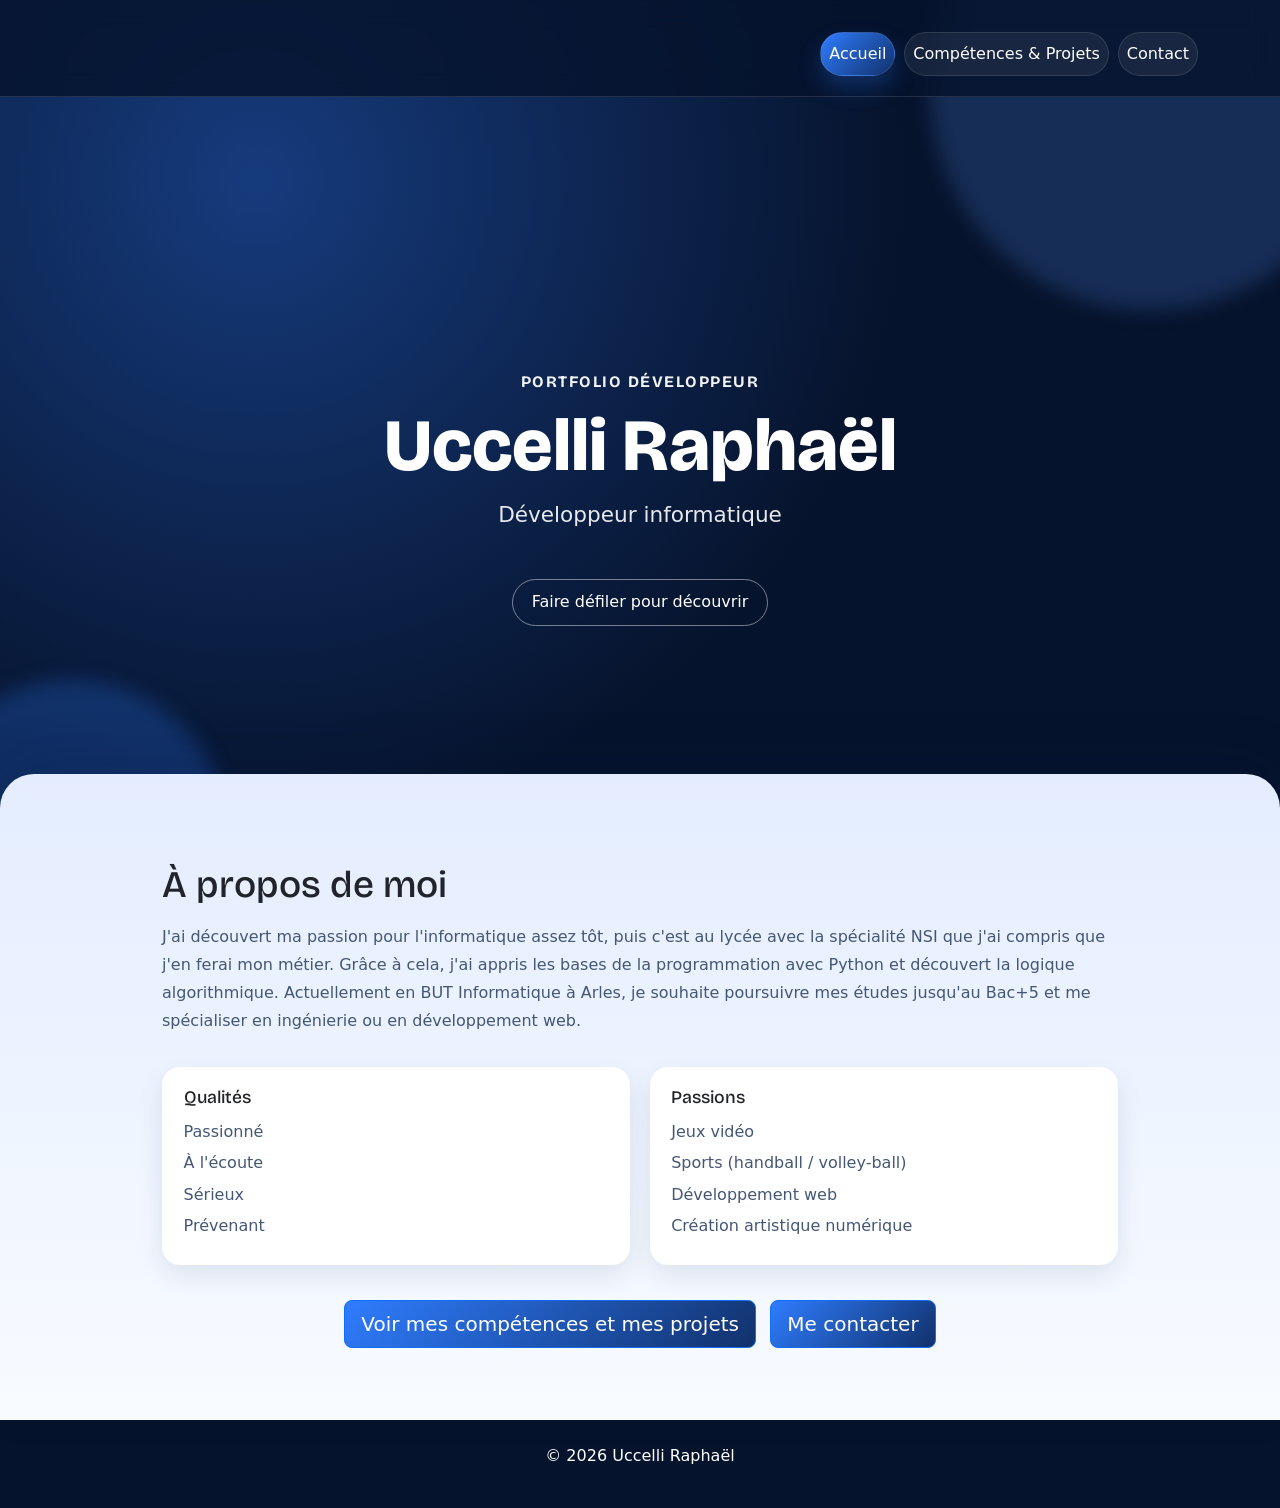
==== commit 73f22c1d: "Corrige certaines phrases et l'ortographe, répare la feature contact par mail et change les flèches " ====
--- a/index.html
+++ b/index.html
@@ -34,11 +34,11 @@
     <header id="top" class="hero-screen">
         <div class="hero-bg-shape hero-bg-shape-1"></div>
         <div class="hero-bg-shape hero-bg-shape-2"></div>
-        <div class="hero-content container text-center">
-            <p class="hero-kicker">Portfolio Développeur</p>
-            <h1>Uccelli Raphaël</h1>
-            <p class="hero-subtitle">Développeur Informatique</p>
-            <a href="#presentation" class="hero-scroll">Scroll pour découvrir</a>
+            <div class="hero-content container text-center">
+            	<p class="hero-kicker">Portfolio Développeur</p>
+            	<h1>Uccelli Raphaël</h1>
+            	<p class="hero-subtitle">Développeur informatique</p>
+            	<a href="#presentation" class="hero-scroll">Faire défiler pour découvrir</a>
         </div>
     </header>
 
@@ -59,7 +59,7 @@
                     <h3>Qualités</h3>
                     <ul>
                         <li>Passionné</li>
-                        <li>A l'écoute</li>
+                        <li>À l'écoute</li>
                         <li>Sérieux</li>
                         <li>Prévenant</li>
                     </ul>
@@ -69,7 +69,7 @@
                     <h3>Passions</h3>
                     <ul>
                         <li>Jeux vidéo</li>
-                        <li>Sports (hand-ball / volley-ball)</li>
+                        <li>Sports (handball / volley-ball)</li>
                         <li>Développement web</li>
                         <li>Création artistique numérique</li>
                     </ul>
--- a/style.css
+++ b/style.css
@@ -402,6 +402,23 @@
     transform: translateY(-2px);
 }
 
+/* Make Bootstrap carousel control icons blue so they remain visible
+   on white images (used by Dev'Art and Workflow projects) */
+.carousel-control-prev-icon {
+    background-image: url("data:image/svg+xml,%3Csvg xmlns='http://www.w3.org/2000/svg' viewBox='0 0 16 16'%3E%3Cpolygon fill='%232f7dff' points='12,2 4,8 12,14'/%3E%3C/svg%3E");
+    background-size: 2rem 2rem;
+}
+.carousel-control-next-icon {
+    background-image: url("data:image/svg+xml,%3Csvg xmlns='http://www.w3.org/2000/svg' viewBox='0 0 16 16'%3E%3Cpolygon fill='%232f7dff' points='4,2 12,8 4,14'/%3E%3C/svg%3E");
+    background-size: 2rem 2rem;
+}
+
+/* Increase control hit area for easier clicking */
+.carousel-control-prev,
+.carousel-control-next {
+    width: 3.2rem;
+}
+
 .contact-block {
     margin-top: 2.5rem;
     margin-bottom: 3.3rem;
@@ -658,3 +675,19 @@
         grid-template-columns: 1fr;
     }
 }
+
+/* Stronger overrides placed last to beat Bootstrap loaded after style.css */
+#projectModal .carousel-control-prev-icon {
+    background-image: url("data:image/svg+xml,%3Csvg xmlns='http://www.w3.org/2000/svg' viewBox='0 0 16 16'%3E%3Cpolygon fill='%232f7dff' points='12,2 4,8 12,14'/%3E%3C/svg%3E") !important;
+    background-size: 2rem 2rem !important;
+    filter: none !important;
+}
+#projectModal .carousel-control-next-icon {
+    background-image: url("data:image/svg+xml,%3Csvg xmlns='http://www.w3.org/2000/svg' viewBox='0 0 16 16'%3E%3Cpolygon fill='%232f7dff' points='4,2 12,8 4,14'/%3E%3C/svg%3E") !important;
+    background-size: 2rem 2rem !important;
+    filter: none !important;
+}
+#projectModal .carousel-control-prev,
+#projectModal .carousel-control-next {
+    width: 3.2rem;
+}
